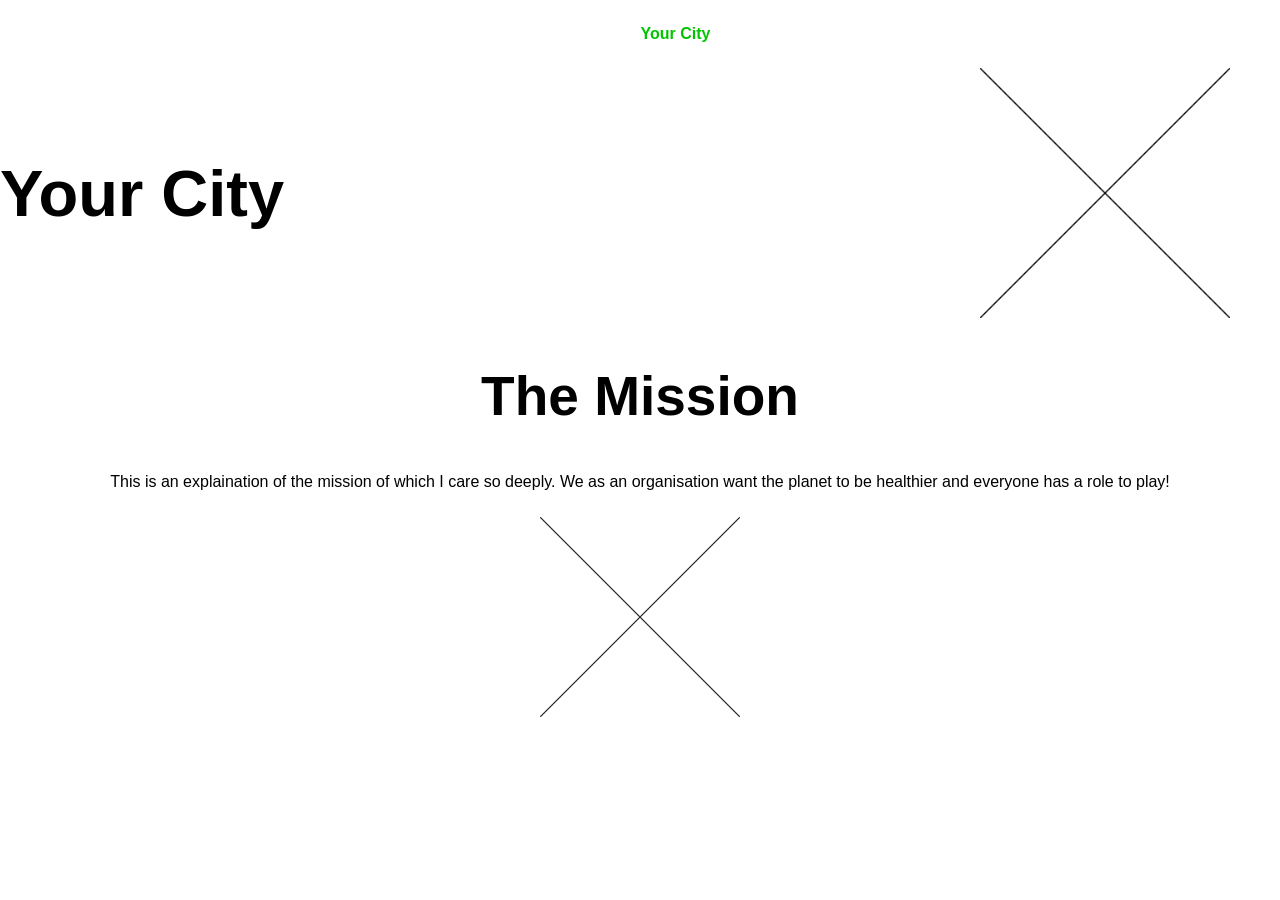
==== city.html @ cf175cc8 "Added The Mission and What are the effects on... Section. Plus other pages basics" ====
<!DOCTYPE html>


<html>
    <head>
        <meta charset="utf-8">
        <meta http-equiv="X-UA-Compatible" content="IE=edge">
        <title>Home Page</title>
        <meta name="description" content="">
        <meta name="viewport" content="width=device-width, initial-scale=1">
        <link rel="stylesheet" href="WebDevStyle.css">
    </head>
    <body>
        <div class="header">
            <div class = "navbar">
                <nav>
                    <ul>
                        <li><a href = "home.html">Home</a></li>
                        <li><a href = "environment.html">The Environment</a></li>
                        <li><a href = "city.html" class = "active">Your City</a></li>
                        <li><a href = "you.html">And You!</a></li>
                        <li><a href = "">Quiz</a></li>
                    </ul>
                </nav>
            </div>

            <div class = "hero">
                <h1 class = "herotext">Your City</h1>
                <img class ="heroimage" src = "placeholder.png" alt="This is a placeholder image" width="250" height="250">
            </div>
        </div>

        <div class = "informationBlock1">
            <h2 class = "title">The Mission</h2>
            <p class ="missionStatement">
                This is an explaination of the mission of which I care so deeply. We as an organisation want the planet to be healthier and everyone has a role to play!
            </p>
            <img class = "logoImg" src = "placeholder.png" alt = "This is a placeholder image" width="200" height="200">
        </div>
        
        <div class = "informationBlock2">

        </div>
        <script src="WebDevJsScript" async defer></script>
    </body>
</html>
---- WebDevStyle.css ----
body{
        margin: 0;
        font-family: 'Trebuchet MS', 'Lucida Sans Unicode', 'Lucida Grande', 'Lucida Sans', Arial, sans-serif;
    }

    header{
        background-color: rgb(0, 197, 0);
        padding: 5px;
        width: 100%;
        min-height: 200px;
    }
    .navbar ul{
        display:flex;
        justify-content: center;

        list-style-type: none;
        padding: 0px;
        margin: 10px;
        overflow: hidden;
    }
    .navbar a{
        color: white;
        font-weight: bold;
        text-decoration: none;
        padding: 15px;  
        display: block;
        text-align: center;
    }
    .navbar a.active{
        background-color: white;
        color: rgb(0, 197, 0);
        border-radius: 20px;
    }
    .hero{
        display: flex;
        align-items: center;
        justify-content: space-between;
    }
    h1{
        font-size: 65px;
        max-width: 50%;
        font-weight: bold;
    }
    .heroimage{
        float: right;
        padding-right: 50px;
    }

    .informationBlock1{
        background-color: white;
    }
    h2{
        font-size: 55px;
        text-align: center;
        font-weight: bold;
    }
    .missionStatement{
        text-align: center;
    }
    .logoImg{
        display: block;
        margin: 0 auto;
        padding: 10px;
    }

    .informationBlock2{
        background-color: turquoise;
    }
    .cardContainer{
        display: flex;
        align-items: flex-start;
        justify-content: space-around;
    }
    .card h3{
        text-align: center;
    }
    .card a{
        text-decoration: none;
    }

    .card a:link,
    .card a:visited,
    .card a:active,
    .card a:hover {
        color: inherit;
        text-decoration: none;
    }
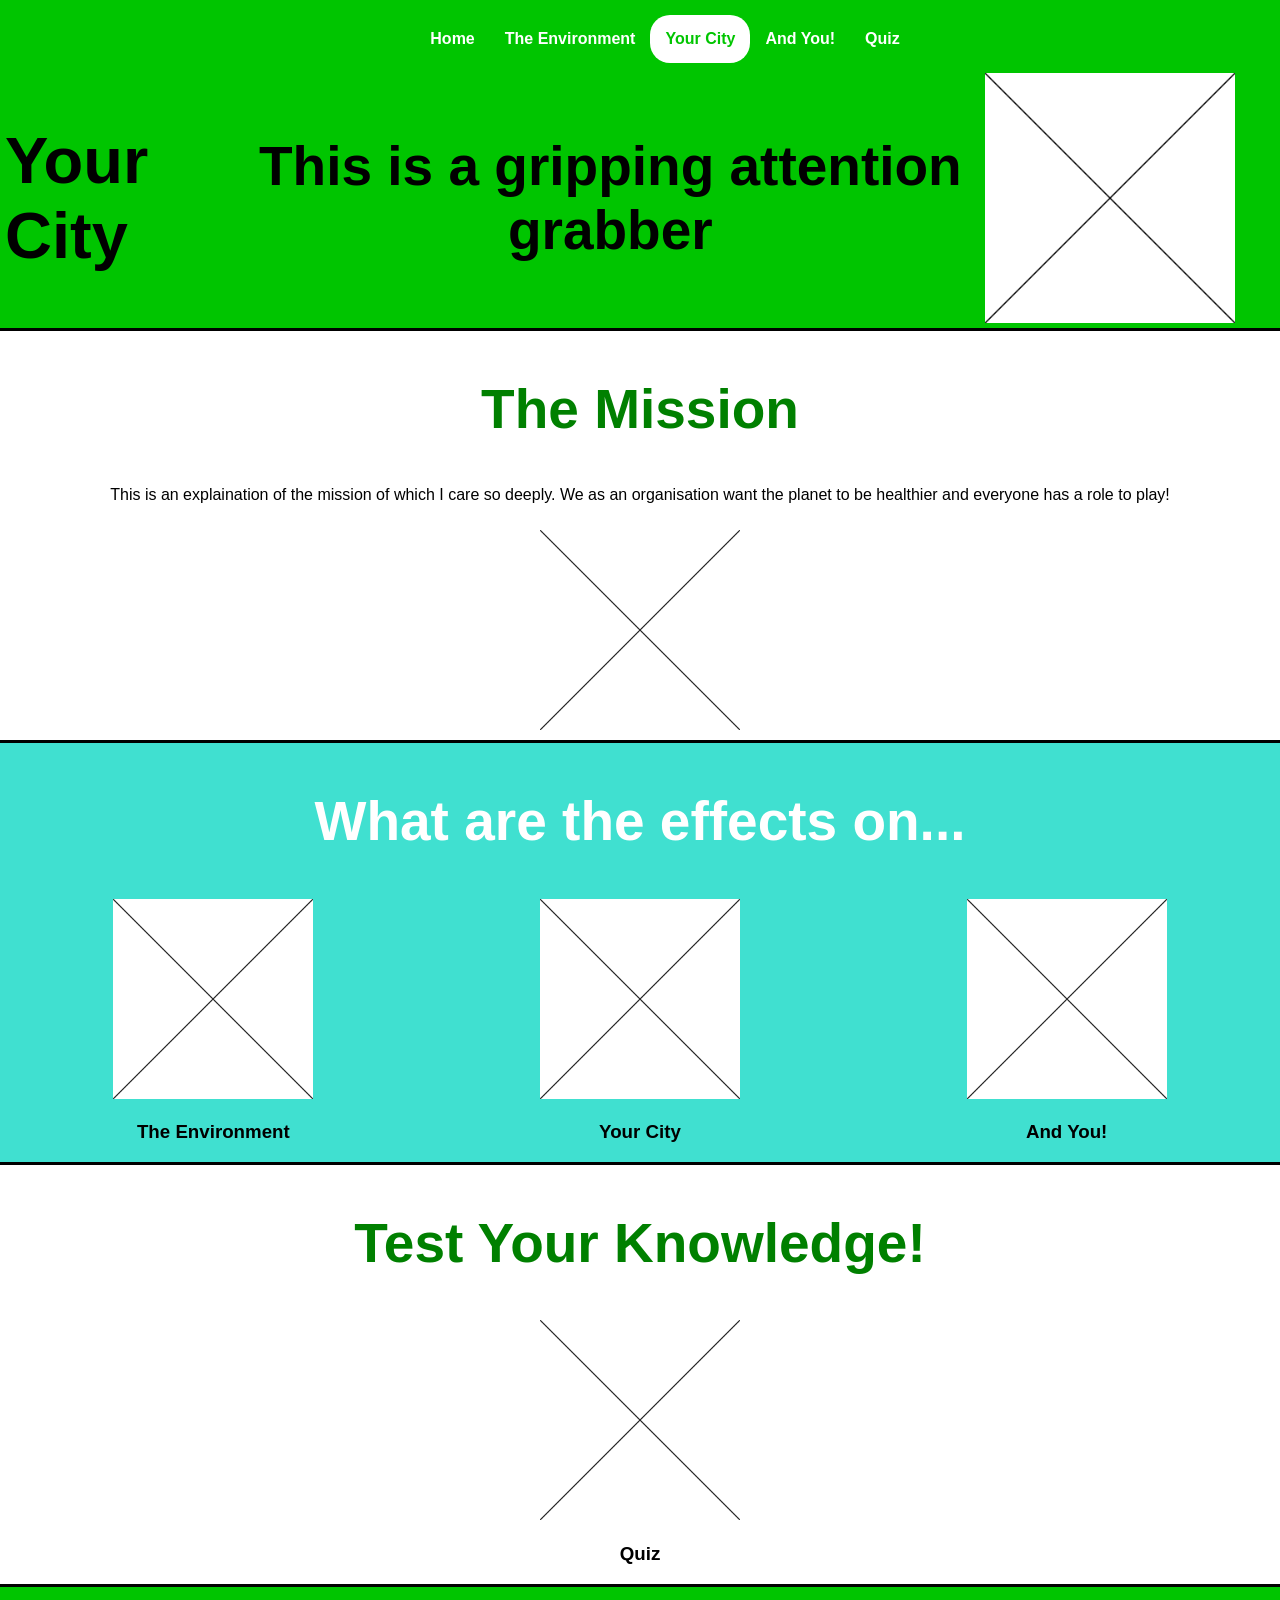
==== commit 3b32e7fb: "Added description text for hero banner" ====
--- a/city.html
+++ b/city.html
@@ -1,6 +1,4 @@
 <!DOCTYPE html>
-
-
 <html>
     <head>
         <meta charset="utf-8">
@@ -11,36 +9,75 @@
         <link rel="stylesheet" href="WebDevStyle.css">
     </head>
     <body>
-        <div class="header">
-            <div class = "navbar">
-                <nav>
-                    <ul>
-                        <li><a href = "home.html">Home</a></li>
-                        <li><a href = "environment.html">The Environment</a></li>
-                        <li><a href = "city.html" class = "active">Your City</a></li>
-                        <li><a href = "you.html">And You!</a></li>
-                        <li><a href = "">Quiz</a></li>
+        <header>
+            <nav class = "navbar">
+                <ul>
+                    <li><a href = "home.html">Home</a></li>
+                    <li><a href = "environment.html">The Environment</a></li>
+                    <li><a href = "city.html" class = "active">Your City</a></li>
+                    <li><a href = "you.html">And You!</a></li>
+                    <li><a href = "">Quiz</a></li>
                     </ul>
-                </nav>
-            </div>
+            </nav>
 
             <div class = "hero">
                 <h1 class = "herotext">Your City</h1>
+                <h2>This is a gripping attention grabber</h2>
                 <img class ="heroimage" src = "placeholder.png" alt="This is a placeholder image" width="250" height="250">
             </div>
-        </div>
 
-        <div class = "informationBlock1">
-            <h2 class = "title">The Mission</h2>
-            <p class ="missionStatement">
-                This is an explaination of the mission of which I care so deeply. We as an organisation want the planet to be healthier and everyone has a role to play!
-            </p>
-            <img class = "logoImg" src = "placeholder.png" alt = "This is a placeholder image" width="200" height="200">
-        </div>
-        
-        <div class = "informationBlock2">
+        </header>
+        <section class = "infoBlocks">
+            <div class = "informationBlock1">
+                <h2 class = "title">The Mission</h2>
+                <p class ="missionStatement">
+                    This is an explaination of the mission of which I care so deeply. We as an organisation want the planet to be healthier and everyone has a role to play!
+                </p>
+                <img class = "logoImg" src = "placeholder.png" alt = "This is a placeholder image" width="200" height="200">
+            </div>
+            
+            <div class = "informationBlock2">
+                <h2 class = "title">What are the effects on...</h2>
+                <div class="cardContainer">
+                    <div class = "card">
+                        <a href = "environment.html">
+                            <img src = "placeholder.png" alt = "This is a placeholder image" width="200" height="200">
+                            <h3>The Environment</h3>
+                        </a>
+                    </div>
+                    <div class = "card">
+                        <a href = "city.html">
+                            <img src = "placeholder.png" alt = "This is a placeholder image" width="200" height="200">
+                            <h3>Your City</h3>
+                        </a>
+                    </div>
+                    <div class = "card">
+                        <a href = "you.html">
+                            <img src = "placeholder.png" alt = "This is a placeholder image" width="200" height="200">
+                            <h3>And You!</h3>
+                        </a>
+                    </div>
+                </div>
+            </div>
 
-        </div>
+            <div class = "informationBlock3">
+                <h2 class = "title">Test Your Knowledge!</h2>
+                <div class = "cardContainer">
+                    <div class = "card">
+                        <a href = "quiz.html">
+                            <img src = "placeholder.png" alt = "This is a placeholder image" width="200" height="200">
+                            <h3>Quiz</h3>
+                        </a>
+                    </div>
+                </div>
+            </div>
+
+            <footer>
+                <h1></h1>
+            </footer>
+        </section>
+
+
         <script src="WebDevJsScript" async defer></script>
     </body>
 </html>
--- a/WebDevStyle.css
+++ b/WebDevStyle.css
@@ -7,52 +7,83 @@
         background-color: rgb(0, 197, 0);
         padding: 5px;
         width: 100%;
-        min-height: 200px;
     }
+    
+    h1{
+        font-size: 65px;
+        max-width: 50%;
+        font-weight: bold;
+    }
+
+    h2{
+        font-size: 55px;
+        text-align: center;
+        font-weight: bold;
+    }
+
     .navbar ul{
         display:flex;
         justify-content: center;
 
         list-style-type: none;
-        padding: 0px;
         margin: 10px;
         overflow: hidden;
     }
+
     .navbar a{
         color: white;
         font-weight: bold;
         text-decoration: none;
         padding: 15px;  
         display: block;
-        text-align: center;
     }
     .navbar a.active{
         background-color: white;
         color: rgb(0, 197, 0);
         border-radius: 20px;
     }
+
     .hero{
         display: flex;
         align-items: center;
         justify-content: space-between;
     }
-    h1{
-        font-size: 65px;
-        max-width: 50%;
-        font-weight: bold;
+    .heroText{
+        justify-content: flex-start;
+        flex-direction: column;
+    }
+    .heroDesc{
+        align-items: flex-start;
     }
     .heroimage{
-        float: right;
         padding-right: 50px;
     }
-
+    .infoBlocks{
+        display: flex;
+        flex-wrap: wrap;
+        flex-direction: column;
+    }
+    .infoBlocks > *{
+        border-top: 3px solid black;
+    }
     .informationBlock1{
         background-color: white;
     }
-    h2{
-        font-size: 55px;
-        text-align: center;
-        font-weight: bold;
+    .informationBlock1 h2{
+        color: green;
+    }
+    .informationBlock2{
+        background-color: turquoise;
+
+    }
+    .informationBlock2 h2{
+        color: white;
+    }
+    .informationBlock3{
+        background-color: white;
+    }
+    .informationBlock3 h2{
+        color: green;
     }
     .missionStatement{
         text-align: center;
@@ -61,10 +92,6 @@
         display: block;
         margin: 0 auto;
         padding: 10px;
-    }
-
-    .informationBlock2{
-        background-color: turquoise;
     }
     .cardContainer{
         display: flex;
@@ -84,4 +111,10 @@
     .card a:hover {
         color: inherit;
         text-decoration: none;
+    }
+
+    footer{
+        background-color: rgb(0, 197, 0);
+        min-height: 200px;
+        border-top: 3px solid black;
     }
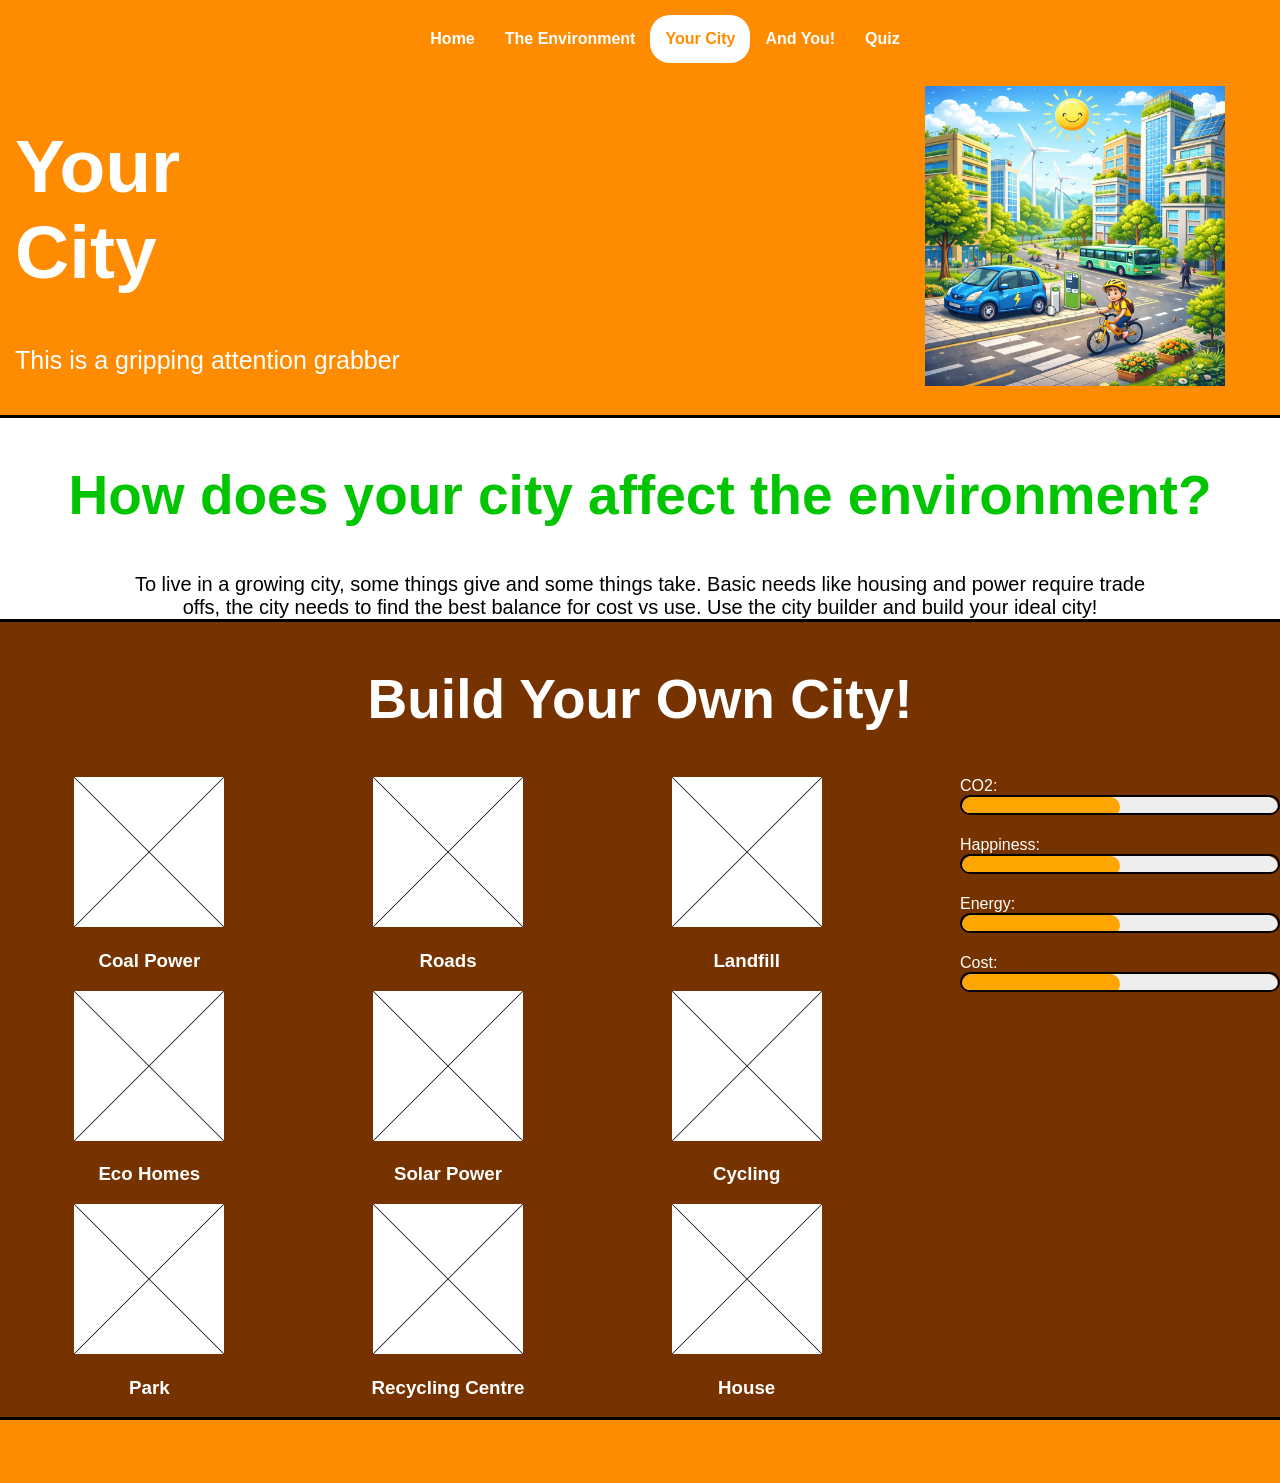
==== commit d18c04d2: "Push to bring in line" ====
--- a/city.html
+++ b/city.html
@@ -3,16 +3,16 @@
     <head>
         <meta charset="utf-8">
         <meta http-equiv="X-UA-Compatible" content="IE=edge">
-        <title>Home Page</title>
+        <title>Your City!</title>
         <meta name="description" content="">
         <meta name="viewport" content="width=device-width, initial-scale=1">
-        <link rel="stylesheet" href="WebDevStyle.css">
+        <link rel="stylesheet" href="CSS/your_city.css">
     </head>
     <body>
         <header>
             <nav class = "navbar">
                 <ul>
-                    <li><a href = "home.html">Home</a></li>
+                    <li><a href = "home.html" >Home</a></li>
                     <li><a href = "environment.html">The Environment</a></li>
                     <li><a href = "city.html" class = "active">Your City</a></li>
                     <li><a href = "you.html">And You!</a></li>
@@ -21,63 +21,100 @@
             </nav>
 
             <div class = "hero">
-                <h1 class = "herotext">Your City</h1>
-                <h2>This is a gripping attention grabber</h2>
-                <img class ="heroimage" src = "placeholder.png" alt="This is a placeholder image" width="250" height="250">
+                <div class = "heroText">
+                    <h1 class = "herotext">Your City</h1>
+                    <p class = "heroDesc">This is a gripping attention grabber<p>
+                </div>
+                <img class ="heroimage" src = "Assets/your_city.png" alt="This is a placeholder image" width="300" height="300">
             </div>
 
         </header>
         <section class = "infoBlocks">
             <div class = "informationBlock1">
-                <h2 class = "title">The Mission</h2>
-                <p class ="missionStatement">
-                    This is an explaination of the mission of which I care so deeply. We as an organisation want the planet to be healthier and everyone has a role to play!
+                <h2 class = "title">How does your city affect the environment?</h2>
+                <p class = "introText">
+                    To live in a growing city, some things give and some things take. 
+                    Basic needs like housing and power require trade offs, the city needs to find the best balance for cost vs use. 
+                    Use the city builder and build your ideal city!
                 </p>
-                <img class = "logoImg" src = "placeholder.png" alt = "This is a placeholder image" width="200" height="200">
             </div>
             
             <div class = "informationBlock2">
-                <h2 class = "title">What are the effects on...</h2>
-                <div class="cardContainer">
-                    <div class = "card">
-                        <a href = "environment.html">
-                            <img src = "placeholder.png" alt = "This is a placeholder image" width="200" height="200">
-                            <h3>The Environment</h3>
-                        </a>
+                <h2 class = "title">Build Your Own City!</h2>
+                <div class = "cityBuilder">
+                    <div class = "cardCollection">
+                        <div class="card" data-co2="40" data-happiness="-10" data-energy="30" data-cost="60">
+                            <img class="cardImage" src="Assets/placeholder.png" width="150" height="150">
+                            <h3>Coal Power</h3>
+                        </div>
+
+                        <div class="card" data-co2="10" data-happiness="5" data-energy="0" data-cost="40">
+                            <img class="cardImage" src="Assets/placeholder.png" width="150" height="150">
+                            <h3>Roads</h3>
+                        </div>
+
+                        <div class="card" data-co2="35" data-happiness="-25" data-energy="0" data-cost="20">
+                            <img class="cardImage" src="Assets/placeholder.png" width="150" height="150">
+                            <h3>Landfill</h3>
+                        </div>
+
+                        <div class="card" data-co2="-25" data-happiness="20" data-energy="-10" data-cost="50">
+                            <img class="cardImage" src="Assets/placeholder.png" width="150" height="150">
+                            <h3>Eco Homes</h3>
+                        </div>
+
+                        <div class="card" data-co2="-30" data-happiness="10" data-energy="-20" data-cost="70">
+                            <img class="cardImage" src="Assets/placeholder.png" width="150" height="150">
+                            <h3>Solar Power</h3>
+                        </div>
+
+                        <div class="card" data-co2="-15" data-happiness="15" data-energy="0" data-cost="30">
+                            <img class="cardImage" src="Assets/placeholder.png" width="150" height="150">
+                            <h3>Cycling</h3>
+                        </div>
+
+                        <div class="card" data-co2="-10" data-happiness="25" data-energy="0" data-cost="35">
+                            <img class="cardImage" src="Assets/placeholder.png" width="150" height="150">
+                            <h3>Park</h3>
+                        </div>
+
+                        <div class="card" data-co2="-20" data-happiness="10" data-energy="-5" data-cost="45">
+                            <img class="cardImage" src="Assets/placeholder.png" width="150" height="150">
+                            <h3>Recycling Centre</h3>
+                        </div>
+
+                        <div class="card" data-co2="15" data-happiness="10" data-energy="5" data-cost="55">
+                            <img class="cardImage" src="Assets/placeholder.png" width="150" height="150">
+                            <h3>House</h3>
+                        </div>
                     </div>
-                    <div class = "card">
-                        <a href = "city.html">
-                            <img src = "placeholder.png" alt = "This is a placeholder image" width="200" height="200">
-                            <h3>Your City</h3>
-                        </a>
-                    </div>
-                    <div class = "card">
-                        <a href = "you.html">
-                            <img src = "placeholder.png" alt = "This is a placeholder image" width="200" height="200">
-                            <h3>And You!</h3>
-                        </a>
+
+                    <div class = "progressBars">
+                        <div class = "bar">
+                            <label for ="co2">CO2:</label>
+                            <progress id = "co2" class = "w23"max = 100 value = 50>50%</progress>
+                        </div>
+                        <div class = "bar">
+                            <label for ="happiness">Happiness:</label>
+                            <progress id = "happiness" max = 100 value = 50>50%</progress>
+                        </div>
+                        <div class = "bar">
+                            <label for ="energy">Energy:</label>
+                            <progress id = "energy" max = 100 value = 50>50%</progress>
+                        </div>
+                        <div class = "bar">
+                            <label for ="cost">Cost:</label>
+                            <progress id = "cost" max = 100 value = 50>50%</progress>
+                        </div>
                     </div>
                 </div>
             </div>
-
-            <div class = "informationBlock3">
-                <h2 class = "title">Test Your Knowledge!</h2>
-                <div class = "cardContainer">
-                    <div class = "card">
-                        <a href = "quiz.html">
-                            <img src = "placeholder.png" alt = "This is a placeholder image" width="200" height="200">
-                            <h3>Quiz</h3>
-                        </a>
-                    </div>
-                </div>
-            </div>
-
             <footer>
                 <h1></h1>
             </footer>
         </section>
 
 
-        <script src="WebDevJsScript" async defer></script>
+        <script src="Scripts/WebDevJsScript.js" async defer></script>
     </body>
 </html>
--- a/CSS/your_city.css
+++ b/CSS/your_city.css
@@ -0,0 +1,164 @@
+    body{
+        margin: 0;
+        font-family: 'Trebuchet MS', 'Lucida Sans Unicode', 'Lucida Grande', 'Lucida Sans', Arial, sans-serif;
+    }
+
+    header{
+        background-color: rgb(255, 140, 0);
+        padding: 5px;
+        width: 100%;
+    }
+    
+    h1{
+        font-size: 75px;
+        max-width: 50%;
+        font-weight: bold;
+    }
+
+    h2{
+        font-size: 55px;
+        text-align: center;
+        font-weight: bold;
+    }
+     footer{
+        background-color:  rgb(255, 140, 0);
+        border-top: 3px solid black;
+    }
+
+    .navbar ul{
+        display:flex;
+        justify-content: center;
+
+        list-style-type: none;
+        margin: 10px;
+        overflow: hidden;
+    }
+
+    .navbar a{
+        color: white;
+        font-weight: bold;
+        text-decoration: none;
+        padding: 15px;  
+        display: block;
+    }
+    .navbar a.active{
+        background-color: white;
+        color: rgb(255, 140, 0);
+        border-radius: 20px;
+    }
+
+    .hero{
+        display: flex;
+        align-items: center;
+        justify-content: space-between;
+
+        margin: 10px;
+    }
+    .heroText{
+        justify-content: flex-start;
+        flex-direction: column;
+        color: white;
+    }
+    .heroDesc{
+        align-items: flex-start;
+    }
+    .heroimage{
+        padding-right: 50px;
+    }
+    .hero p{
+        font-size: 25px;
+    }
+    .infoBlocks{
+        display: flex;
+        flex-wrap: wrap;
+        flex-direction: column;
+    }
+    .infoBlocks > *{
+        border-top: 3px solid black;
+    }
+    .informationBlock1{
+        background-color: white;    
+    }
+    .informationBlock1 h2{
+        color: rgb(0, 197, 0);
+    }
+    .informationBlock2{
+        background-color: rgb(118, 51, 0);
+
+    }
+    .informationBlock2 h2{
+        color: white;
+    }
+    .informationBlock3{
+        background-color: white;
+    }
+    .informationBlock3 h2{
+        color: green;
+    }
+    .introText{
+        margin: 0 auto;
+        max-width: 80%;
+        text-align: center;
+        font-size: 20px;
+    }
+    .cityBuilder{
+        display: flex;
+        justify-content: space-between;
+        align-items: flex-start;
+    }
+    .progressBars{
+        display: flex;
+        align-items: stretch;
+        flex-direction: column;
+        gap: 20px;
+        width: 25%;
+    }
+    .progressBars label{
+        text-align: center;
+        margin-bottom: 5px;
+    }
+    .progressBars progress{
+        width: 100%;
+    }
+    .bar label{
+        color: white;
+    }
+    progress {
+        appearance: none;
+        -webkit-appearance: none;
+        border: 2px solid black;
+        height: 20px;
+        border-radius: 20px;
+        overflow: hidden;
+    }
+    progress::-webkit-progress-bar {
+        border: 0;
+        height: 20px;
+        border-radius: 20px;
+        background-color: #eee;   /* background (empty part) */
+    }
+    progress::-webkit-progress-value {
+        border: 0;
+        height: 20px;
+        border-radius: 20px;
+        background-color: orange; /* filled part */
+    }
+    .green::-webkit-progress-value { background-color: green; }
+    .orange::-webkit-progress-value { background-color: orange; }
+    .red::-webkit-progress-value { background-color: red; }
+
+    .cardCollection{
+        display: flex;
+        justify-content: space-evenly;
+        flex-wrap: wrap;
+        width: 70%;
+
+    }
+    .card{
+        flex: 1 0 31%;
+        justify-content: center;
+        text-align: center;
+    }
+    .card h3{
+        color: white;
+    }
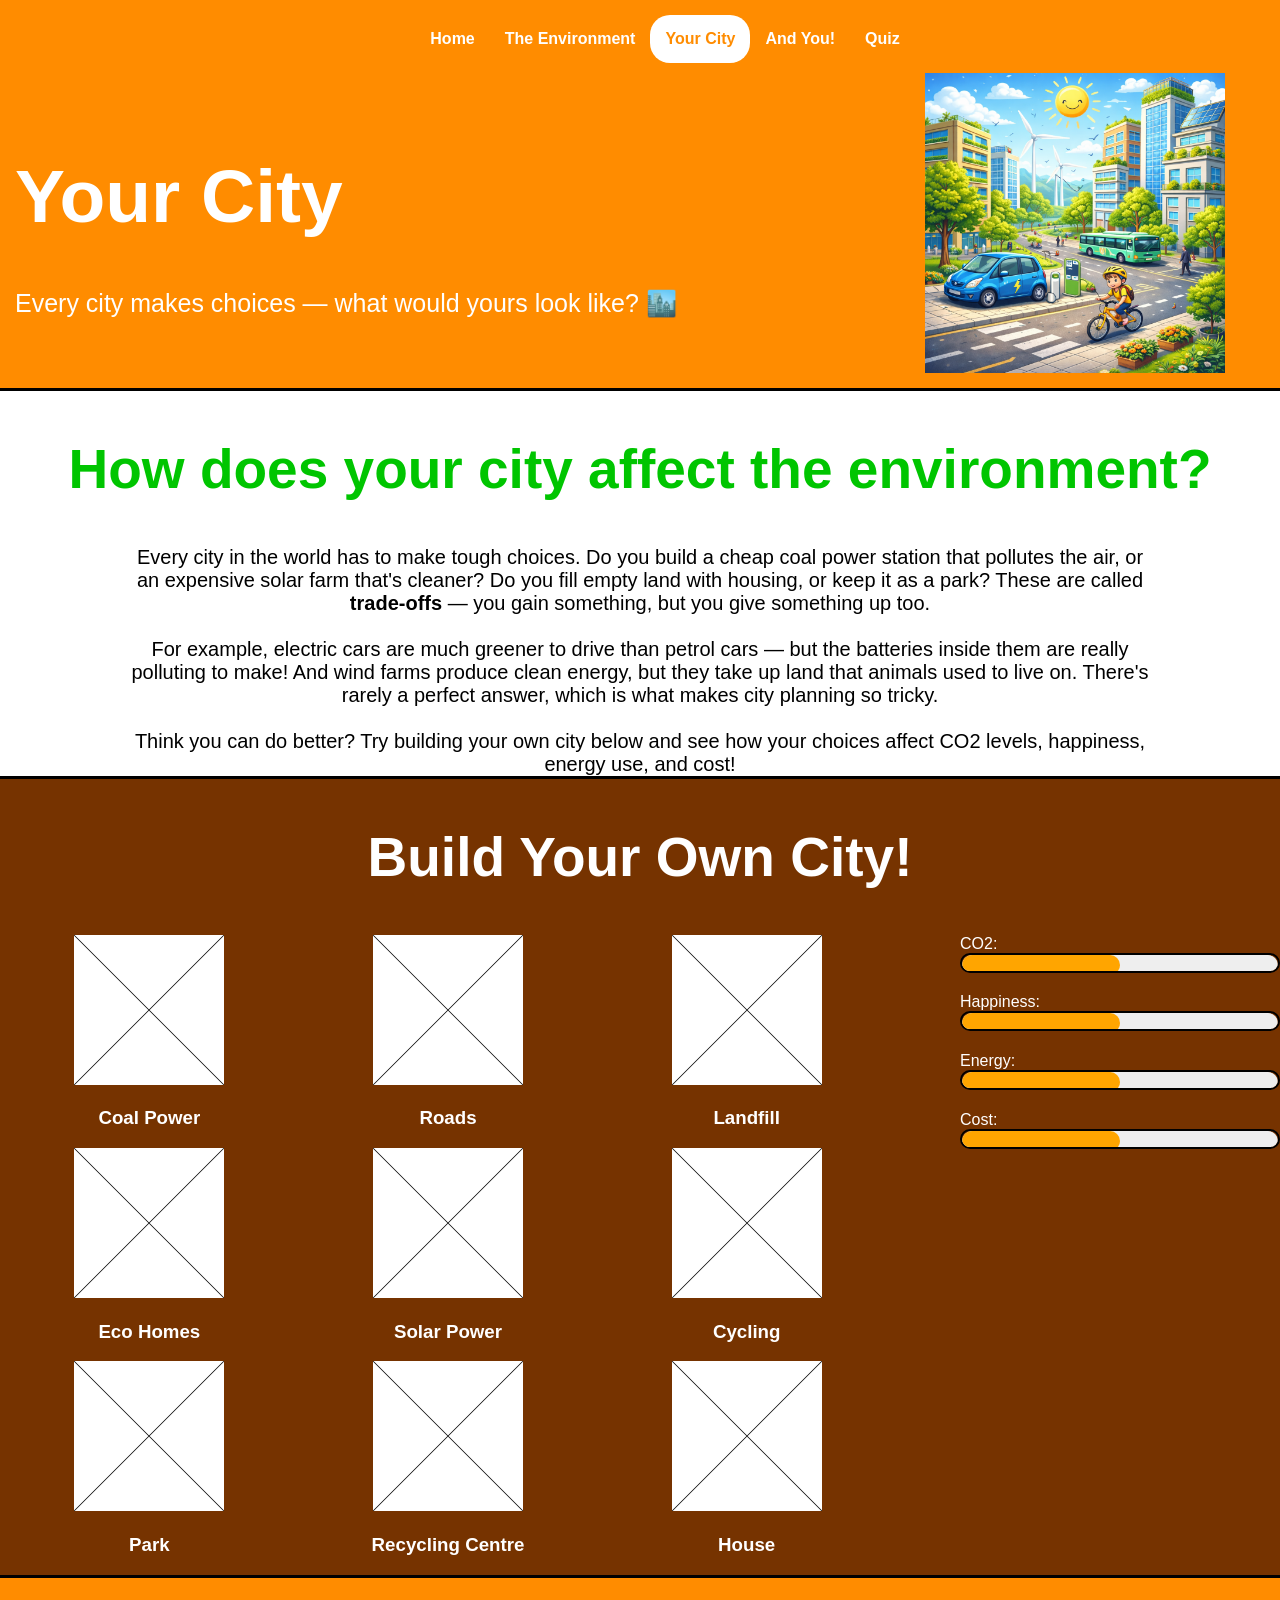
==== commit b80d94f8: "Updated information on the page, added highlight tint for city builder game, shows selection" ====
--- a/city.html
+++ b/city.html
@@ -10,111 +10,120 @@
     </head>
     <body>
         <header>
-            <nav class = "navbar">
+            <nav class="navbar">
                 <ul>
-                    <li><a href = "home.html" >Home</a></li>
-                    <li><a href = "environment.html">The Environment</a></li>
-                    <li><a href = "city.html" class = "active">Your City</a></li>
-                    <li><a href = "you.html">And You!</a></li>
-                    <li><a href = "">Quiz</a></li>
-                    </ul>
+                    <li><a href="home.html">Home</a></li>
+                    <li><a href="environment.html">The Environment</a></li>
+                    <li><a href="city.html" class="active">Your City</a></li>
+                    <li><a href="you.html">And You!</a></li>
+                    <li><a href="">Quiz</a></li>
+                </ul>
             </nav>
 
-            <div class = "hero">
-                <div class = "heroText">
-                    <h1 class = "herotext">Your City</h1>
-                    <p class = "heroDesc">This is a gripping attention grabber<p>
+            <div class="hero">
+                <div class="heroText">
+                    <h1 class="herotext">Your City</h1>
+                    <p class="heroDesc">Every city makes choices — what would yours look like? 🏙️</p>
                 </div>
-                <img class ="heroimage" src = "Assets/your_city.png" alt="This is a placeholder image" width="300" height="300">
+                <img class="heroimage" src="Assets/your_city.png" alt="A green city with parks, solar panels and bike lanes" width="300" height="300">
+            </div>
+        </header>
+
+        <section class="infoBlocks">
+            <div class="informationBlock1">
+                <h2 class="title">How does your city affect the environment?</h2>
+                <p class="introText">
+                    Every city in the world has to make tough choices. Do you build a cheap coal power station 
+                    that pollutes the air, or an expensive solar farm that's cleaner? Do you fill empty land with 
+                    housing, or keep it as a park? These are called <strong>trade-offs</strong> — you gain something, 
+                    but you give something up too.
+                    <br><br>
+                    For example, electric cars are much greener to drive than petrol cars — but the batteries 
+                    inside them are really polluting to make! And wind farms produce clean energy, but they take 
+                    up land that animals used to live on. There's rarely a perfect answer, which is what makes 
+                    city planning so tricky.
+                    <br><br>
+                    Think you can do better? Try building your own city below and see how your choices affect 
+                    CO2 levels, happiness, energy use, and cost!
+                </p>
             </div>
 
-        </header>
-        <section class = "infoBlocks">
-            <div class = "informationBlock1">
-                <h2 class = "title">How does your city affect the environment?</h2>
-                <p class = "introText">
-                    To live in a growing city, some things give and some things take. 
-                    Basic needs like housing and power require trade offs, the city needs to find the best balance for cost vs use. 
-                    Use the city builder and build your ideal city!
-                </p>
-            </div>
-            
-            <div class = "informationBlock2">
-                <h2 class = "title">Build Your Own City!</h2>
-                <div class = "cityBuilder">
-                    <div class = "cardCollection">
-                        <div class="card" data-co2="40" data-happiness="-10" data-energy="30" data-cost="60">
+            <div class="informationBlock2">
+                <h2 class="title">Build Your Own City!</h2>
+                <div class="cityBuilder">
+                    <div class="cardCollection">
+                        <div class="card" data-co2="35" data-happiness="-15" data-energy="20" data-cost="-25">
                             <img class="cardImage" src="Assets/placeholder.png" width="150" height="150">
                             <h3>Coal Power</h3>
                         </div>
 
-                        <div class="card" data-co2="10" data-happiness="5" data-energy="0" data-cost="40">
+                        <div class="card" data-co2="10" data-happiness="-5" data-energy="5" data-cost="-10">
                             <img class="cardImage" src="Assets/placeholder.png" width="150" height="150">
                             <h3>Roads</h3>
                         </div>
 
-                        <div class="card" data-co2="35" data-happiness="-25" data-energy="0" data-cost="20">
+                        <div class="card" data-co2="30" data-happiness="-20" data-energy="0" data-cost="-20">
                             <img class="cardImage" src="Assets/placeholder.png" width="150" height="150">
                             <h3>Landfill</h3>
                         </div>
 
-                        <div class="card" data-co2="-25" data-happiness="20" data-energy="-10" data-cost="50">
+                        <div class="card" data-co2="-20" data-happiness="15" data-energy="-5" data-cost="25">
                             <img class="cardImage" src="Assets/placeholder.png" width="150" height="150">
                             <h3>Eco Homes</h3>
                         </div>
 
-                        <div class="card" data-co2="-30" data-happiness="10" data-energy="-20" data-cost="70">
+                        <div class="card" data-co2="-25" data-happiness="10" data-energy="20" data-cost="30">
                             <img class="cardImage" src="Assets/placeholder.png" width="150" height="150">
                             <h3>Solar Power</h3>
                         </div>
 
-                        <div class="card" data-co2="-15" data-happiness="15" data-energy="0" data-cost="30">
+                        <div class="card" data-co2="-15" data-happiness="15" data-energy="0" data-cost="20">
                             <img class="cardImage" src="Assets/placeholder.png" width="150" height="150">
                             <h3>Cycling</h3>
                         </div>
 
-                        <div class="card" data-co2="-10" data-happiness="25" data-energy="0" data-cost="35">
+                        <div class="card" data-co2="-10" data-happiness="20" data-energy="0" data-cost="15">
                             <img class="cardImage" src="Assets/placeholder.png" width="150" height="150">
                             <h3>Park</h3>
                         </div>
 
-                        <div class="card" data-co2="-20" data-happiness="10" data-energy="-5" data-cost="45">
+                        <div class="card" data-co2="-15" data-happiness="10" data-energy="-5" data-cost="20">
                             <img class="cardImage" src="Assets/placeholder.png" width="150" height="150">
                             <h3>Recycling Centre</h3>
                         </div>
 
-                        <div class="card" data-co2="15" data-happiness="10" data-energy="5" data-cost="55">
+                        <div class="card" data-co2="15" data-happiness="10" data-energy="10" data-cost="15">
                             <img class="cardImage" src="Assets/placeholder.png" width="150" height="150">
                             <h3>House</h3>
                         </div>
                     </div>
 
-                    <div class = "progressBars">
-                        <div class = "bar">
-                            <label for ="co2">CO2:</label>
-                            <progress id = "co2" class = "w23"max = 100 value = 50>50%</progress>
+                    <div class="progressBars">
+                        <div class="bar">
+                            <label for="co2">CO2:</label>
+                            <progress id="co2" class="w23" max="100" value="50">50%</progress>
                         </div>
-                        <div class = "bar">
-                            <label for ="happiness">Happiness:</label>
-                            <progress id = "happiness" max = 100 value = 50>50%</progress>
+                        <div class="bar">
+                            <label for="happiness">Happiness:</label>
+                            <progress id="happiness" max="100" value="50">50%</progress>
                         </div>
-                        <div class = "bar">
-                            <label for ="energy">Energy:</label>
-                            <progress id = "energy" max = 100 value = 50>50%</progress>
+                        <div class="bar">
+                            <label for="energy">Energy:</label>
+                            <progress id="energy" max="100" value="50">50%</progress>
                         </div>
-                        <div class = "bar">
-                            <label for ="cost">Cost:</label>
-                            <progress id = "cost" max = 100 value = 50>50%</progress>
+                        <div class="bar">
+                            <label for="cost">Cost:</label>
+                            <progress id="cost" max="100" value="50">50%</progress>
                         </div>
                     </div>
                 </div>
             </div>
+
             <footer>
                 <h1></h1>
             </footer>
         </section>
 
-
         <script src="Scripts/WebDevJsScript.js" async defer></script>
     </body>
 </html>
--- a/CSS/your_city.css
+++ b/CSS/your_city.css
@@ -161,4 +161,7 @@
     }
     .card h3{
         color: white;
+    }
+    .card.selected .cardImage {
+    filter: brightness(0.7) sepia(1) hue-rotate(80deg) saturate(3);
     }
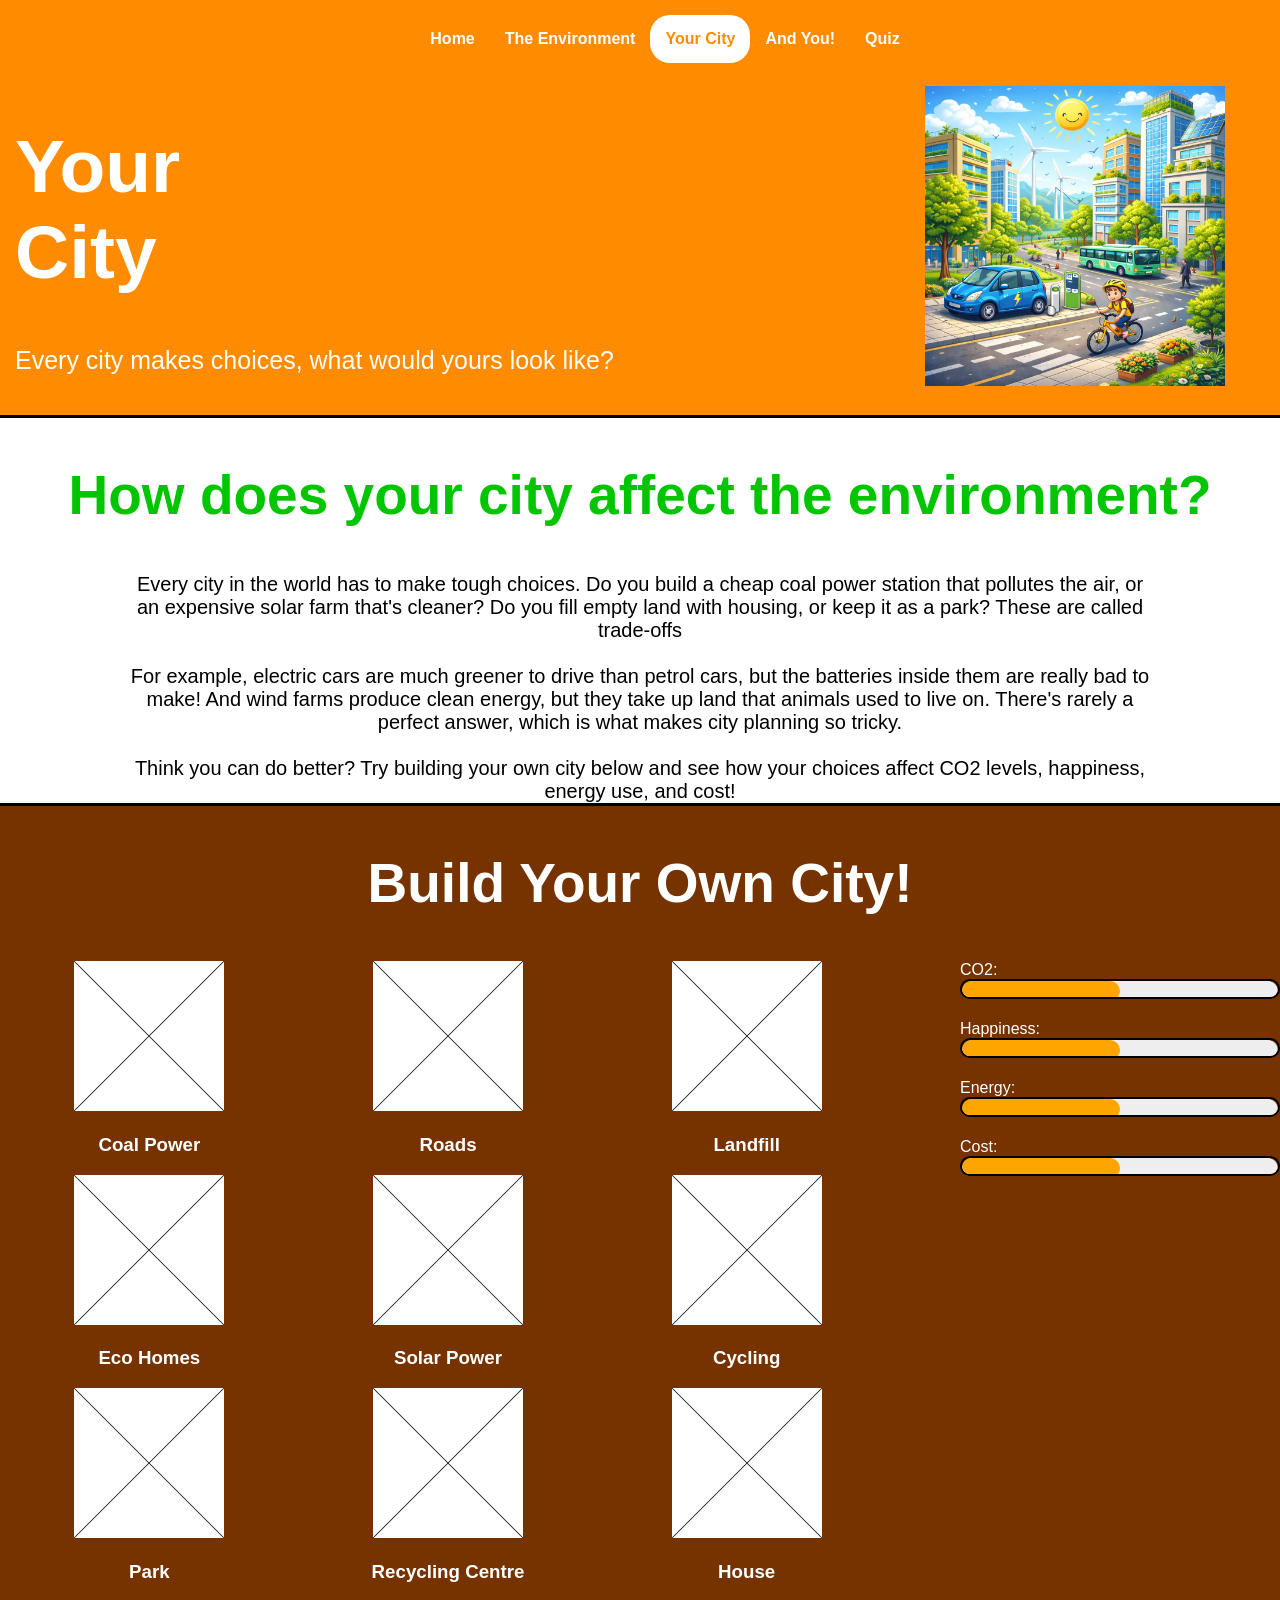
==== commit 55189499: "Small tweaks" ====
--- a/city.html
+++ b/city.html
@@ -23,7 +23,7 @@
             <div class="hero">
                 <div class="heroText">
                     <h1 class="herotext">Your City</h1>
-                    <p class="heroDesc">Every city makes choices — what would yours look like? 🏙️</p>
+                    <p class="heroDesc">Every city makes choices, what would yours look like?</p>
                 </div>
                 <img class="heroimage" src="Assets/your_city.png" alt="A green city with parks, solar panels and bike lanes" width="300" height="300">
             </div>
@@ -35,11 +35,10 @@
                 <p class="introText">
                     Every city in the world has to make tough choices. Do you build a cheap coal power station 
                     that pollutes the air, or an expensive solar farm that's cleaner? Do you fill empty land with 
-                    housing, or keep it as a park? These are called <strong>trade-offs</strong> — you gain something, 
-                    but you give something up too.
+                    housing, or keep it as a park? These are called trade-offs
                     <br><br>
-                    For example, electric cars are much greener to drive than petrol cars — but the batteries 
-                    inside them are really polluting to make! And wind farms produce clean energy, but they take 
+                    For example, electric cars are much greener to drive than petrol cars, but the batteries 
+                    inside them are really bad to make! And wind farms produce clean energy, but they take 
                     up land that animals used to live on. There's rarely a perfect answer, which is what makes 
                     city planning so tricky.
                     <br><br>
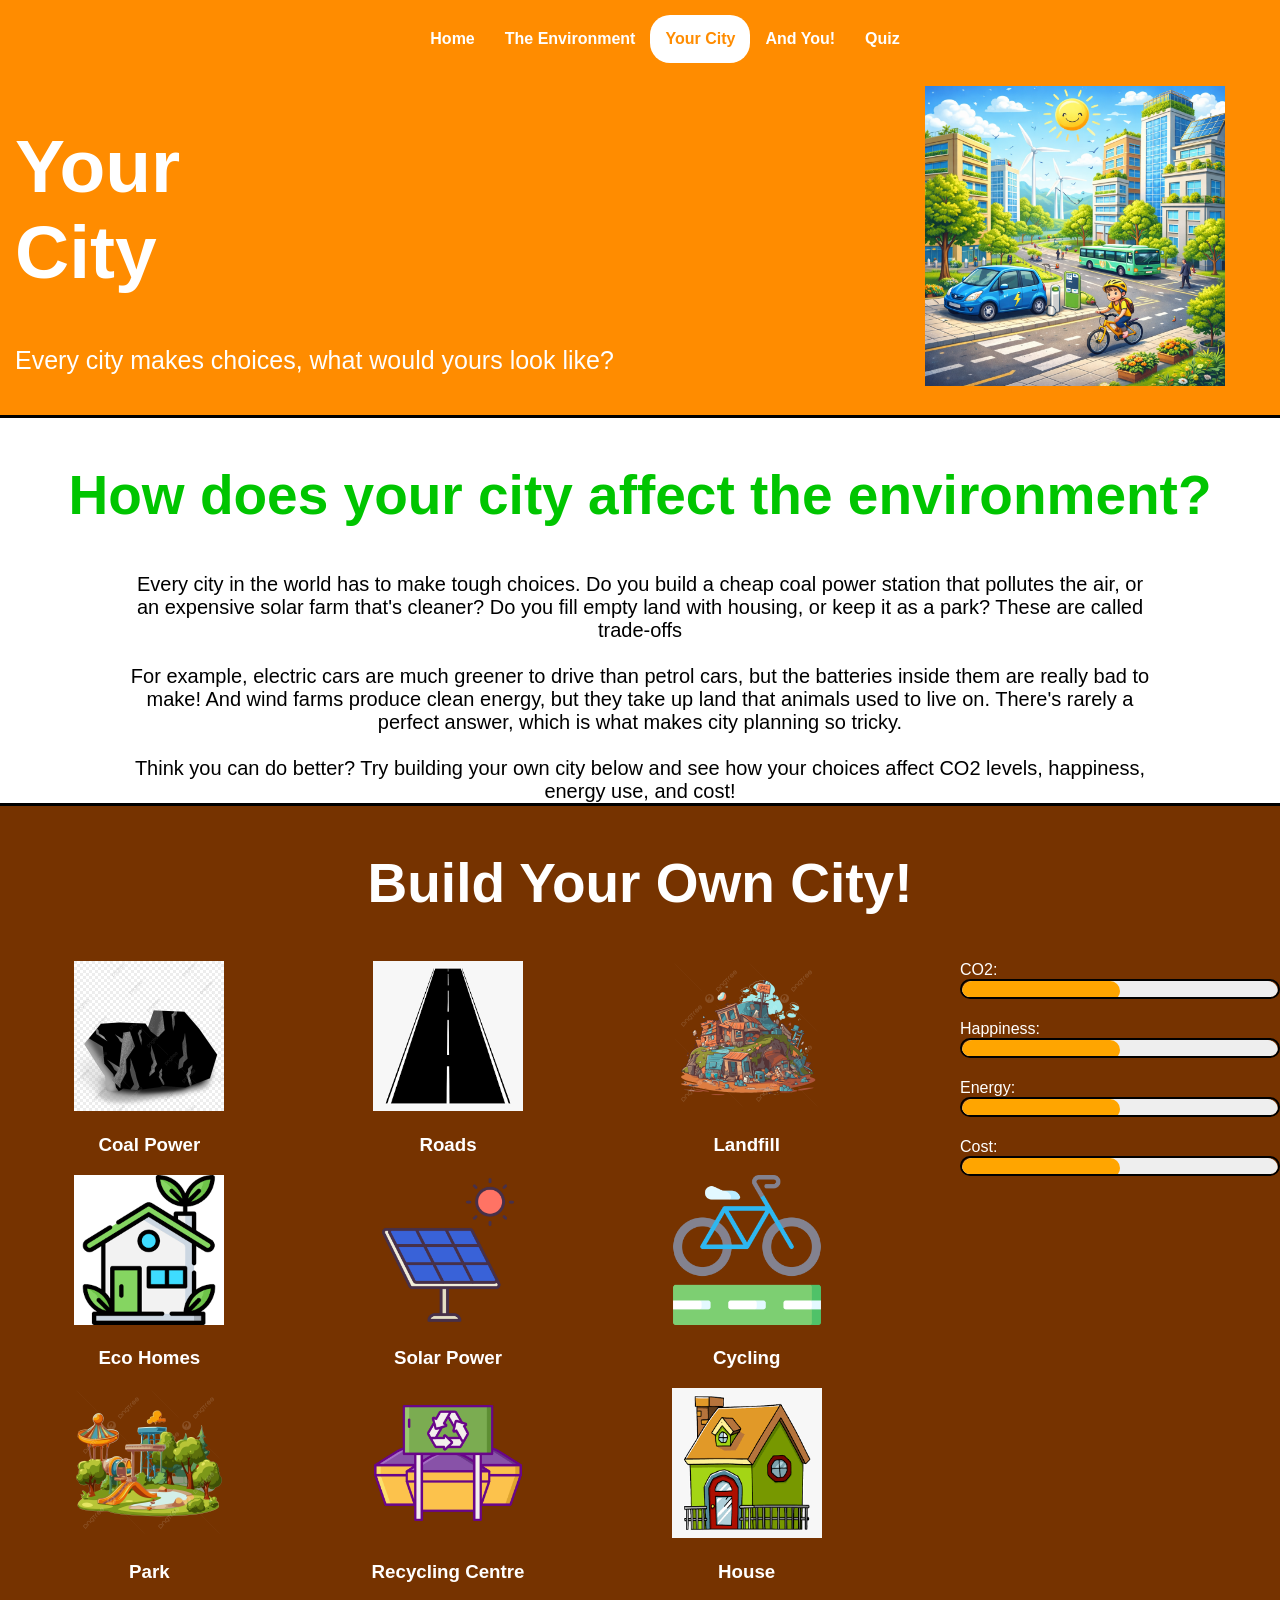
==== commit e8804827: "Website Finished, Added Images and began report" ====
--- a/city.html
+++ b/city.html
@@ -16,7 +16,7 @@
                     <li><a href="environment.html">The Environment</a></li>
                     <li><a href="city.html" class="active">Your City</a></li>
                     <li><a href="you.html">And You!</a></li>
-                    <li><a href="">Quiz</a></li>
+                    <li><a href="quiz.html">Quiz</a></li>
                 </ul>
             </nav>
 
@@ -52,47 +52,47 @@
                 <div class="cityBuilder">
                     <div class="cardCollection">
                         <div class="card" data-co2="35" data-happiness="-15" data-energy="20" data-cost="-25">
-                            <img class="cardImage" src="Assets/placeholder.png" width="150" height="150">
+                            <img class="cardImage" src="Assets/coal.png" width="150" height="150">
                             <h3>Coal Power</h3>
                         </div>
 
                         <div class="card" data-co2="10" data-happiness="-5" data-energy="5" data-cost="-10">
-                            <img class="cardImage" src="Assets/placeholder.png" width="150" height="150">
+                            <img class="cardImage" src="Assets/road.png" width="150" height="150">
                             <h3>Roads</h3>
                         </div>
 
                         <div class="card" data-co2="30" data-happiness="-20" data-energy="0" data-cost="-20">
-                            <img class="cardImage" src="Assets/placeholder.png" width="150" height="150">
+                            <img class="cardImage" src="Assets/landfill.png" width="150" height="150">
                             <h3>Landfill</h3>
                         </div>
 
                         <div class="card" data-co2="-20" data-happiness="15" data-energy="-5" data-cost="25">
-                            <img class="cardImage" src="Assets/placeholder.png" width="150" height="150">
+                            <img class="cardImage" src="Assets/eco_home.png" width="150" height="150">
                             <h3>Eco Homes</h3>
                         </div>
 
                         <div class="card" data-co2="-25" data-happiness="10" data-energy="20" data-cost="30">
-                            <img class="cardImage" src="Assets/placeholder.png" width="150" height="150">
+                            <img class="cardImage" src="Assets/solar.png" width="150" height="150">
                             <h3>Solar Power</h3>
                         </div>
 
                         <div class="card" data-co2="-15" data-happiness="15" data-energy="0" data-cost="20">
-                            <img class="cardImage" src="Assets/placeholder.png" width="150" height="150">
+                            <img class="cardImage" src="Assets/bike.png" width="150" height="150">
                             <h3>Cycling</h3>
                         </div>
 
                         <div class="card" data-co2="-10" data-happiness="20" data-energy="0" data-cost="15">
-                            <img class="cardImage" src="Assets/placeholder.png" width="150" height="150">
+                            <img class="cardImage" src="Assets/park.png" width="150" height="150">
                             <h3>Park</h3>
                         </div>
 
                         <div class="card" data-co2="-15" data-happiness="10" data-energy="-5" data-cost="20">
-                            <img class="cardImage" src="Assets/placeholder.png" width="150" height="150">
+                            <img class="cardImage" src="Assets/recycling_center.png" width="150" height="150">
                             <h3>Recycling Centre</h3>
                         </div>
 
                         <div class="card" data-co2="15" data-happiness="10" data-energy="10" data-cost="15">
-                            <img class="cardImage" src="Assets/placeholder.png" width="150" height="150">
+                            <img class="cardImage" src="Assets/house.png" width="150" height="150">
                             <h3>House</h3>
                         </div>
                     </div>
@@ -123,6 +123,6 @@
             </footer>
         </section>
 
-        <script src="Scripts/WebDevJsScript.js" async defer></script>
+        <script src="Scripts/city_game.js" async defer></script>
     </body>
 </html>
